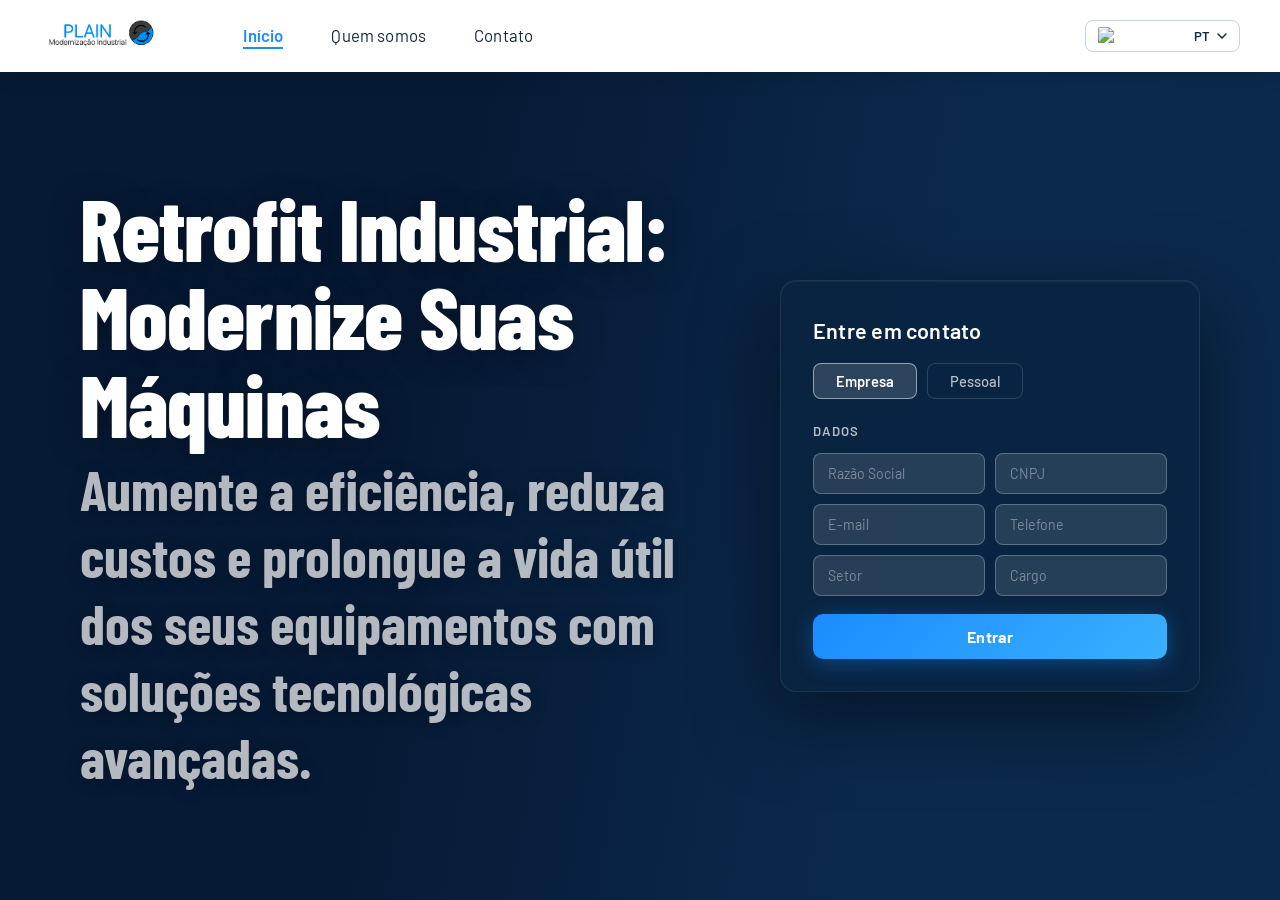
==== index.html @ 0be8bda4 "err" ====
<!DOCTYPE html>
<html lang="pt-BR">
<head>
  <meta charset="UTF-8" />
  <meta name="viewport" content="width=device-width, initial-scale=1.0" />
  <title>PLAIN – Modernização Industrial</title>
  <link rel="preconnect" href="https://fonts.googleapis.com" />
  <link rel="preconnect" href="https://fonts.gstatic.com" crossorigin />
  <link href="https://fonts.googleapis.com/css2?family=Barlow:wght@300;400;600;700&family=Barlow+Condensed:wght@700;800&display=swap" rel="stylesheet" />
  <link rel="stylesheet" href="style.css" />
</head>
<body>

  <header class="navbar">
    <div class="navbar__brand">
      <img id="logo-img" src="" alt="PLAIN Logo" class="navbar__logo" />
      <div class="navbar__brand-text">
      </div>
    </div>
    <nav class="navbar__nav">
      <a href="#" class="nav-link active">Início</a>
      <a href="#" class="nav-link">Quem somos</a>
      <a href="#" class="nav-link">Contato</a>
    </nav>
    <div class="navbar__lang">
      <img src="https://flagcdn.com/w40/br.png" alt="Português" class="lang-flag" />
      <span class="lang-label">PT</span>
      <svg class="lang-chevron" viewBox="0 0 10 6" fill="none">
        <path d="M1 1l4 4 4-4" stroke="currentColor" stroke-width="1.5" stroke-linecap="round"/>
      </svg>
    </div>
  </header>

  <main class="hero">
    <div class="hero__bg-wrapper">
      <img id="bg-img" src="" alt="Background" class="hero__bg" />
      <div class="hero__overlay"></div>
    </div>

    <div class="hero__content">
      <div class="hero__text">
        <h1 class="hero__title">Retrofit Industrial: Modernize Suas Máquinas</h1>
        <p class="hero__subtitle">Aumente a eficiência, reduza custos e prolongue a vida útil dos seus equipamentos com soluções tecnológicas avançadas.</p>
      </div>

      <div class="hero__card">
        <h2 class="card__heading">Entre em contato</h2>

        <div class="card__tabs">
          <button class="tab active" id="tab-empresa" onclick="switchTab('empresa')">Empresa</button>
          <button class="tab" id="tab-pessoal" onclick="switchTab('pessoal')">Pessoal</button>
        </div>

        <p class="card__section-label">Dados</p>

        <div class="card__form" id="form-empresa">
          <div class="form-grid">
            <input type="text" class="form-input" placeholder="Razão Social" />
            <input type="text" class="form-input" placeholder="CNPJ" />
            <input type="email" class="form-input" placeholder="E-mail" />
            <input type="tel" class="form-input" placeholder="Telefone" />
            <input type="text" class="form-input" placeholder="Setor" />
            <input type="text" class="form-input" placeholder="Cargo" />
          </div>
          <button class="form-submit" onclick="handleSubmit()">Entrar</button>
        </div>

        <div class="card__form hidden" id="form-pessoal">
          <div class="form-grid">
            <input type="text" class="form-input" placeholder="Nome" />
            <input type="text" class="form-input" placeholder="Sobrenome" />
            <input type="email" class="form-input" placeholder="E-mail" />
            <input type="tel" class="form-input" placeholder="Telefone" />
            <input type="text" class="form-input" placeholder="Cidade" />
            <input type="text" class="form-input" placeholder="Estado" />
          </div>
          <button class="form-submit" onclick="handleSubmit()">Entrar</button>
        </div>
      </div>
    </div>
  </main>

  <script src="main.js"></script>
</body>
</html>
---- style.css ----
*, *::before, *::after {
  box-sizing: border-box;
  margin: 0;
  padding: 0;
}

:root {
  --blue-dark: #0b2a4a;
  --blue-mid: #0e3a65;
  --blue-card: rgba(10, 36, 66, 0.92);
  --blue-accent: #1a8cff;
  --blue-light: #3ab0ff;
  --white: #ffffff;
  --white-70: rgba(255,255,255,0.7);
  --white-20: rgba(255,255,255,0.15);
  --input-bg: rgba(255,255,255,0.12);
  --input-border: rgba(255,255,255,0.25);
  --font-display: 'Barlow Condensed', sans-serif;
  --font-body: 'Barlow', sans-serif;
  --navbar-h: 72px;
}

html, body {
  height: 100%;
  font-family: var(--font-body);
  background: var(--blue-dark);
  color: var(--white);
  overflow-x: hidden;
}

.navbar {
  position: fixed;
  top: 0;
  left: 0;
  right: 0;
  z-index: 100;
  height: var(--navbar-h);
  display: flex;
  align-items: center;
  padding: 0 40px;
  background: var(--white);
  box-shadow: 0 2px 24px rgba(0,0,0,0.12);
  gap: 0;
}

.navbar__brand {
  display: flex;
  align-items: center;
  gap: 10px;
  flex-shrink: 0;
}

.navbar__logo {
  height: 44px;
  width: auto;
  object-fit: contain;
}

.navbar__brand-text {
  display: flex;
  flex-direction: column;
  line-height: 1.1;
}

.navbar__name {
  font-family: var(--font-display);
  font-weight: 800;
  font-size: 1.35rem;
  color: var(--blue-accent);
  letter-spacing: 0.04em;
}

.navbar__subtitle {
  font-size: 0.72rem;
  color: #555;
  font-weight: 400;
  letter-spacing: 0.01em;
}

.navbar__nav {
  display: flex;
  align-items: center;
  gap: 48px;
  margin-left: 72px;
  flex: 1;
}

.nav-link {
  text-decoration: none;
  font-family: var(--font-body);
  font-size: 1.05rem;
  font-weight: 400;
  color: #1a2a3a;
  letter-spacing: 0.01em;
  position: relative;
  padding-bottom: 2px;
  transition: color 0.2s;
}

.nav-link::after {
  content: '';
  position: absolute;
  bottom: -2px;
  left: 0;
  width: 0;
  height: 2px;
  background: var(--blue-accent);
  transition: width 0.25s ease;
}

.nav-link:hover { color: var(--blue-accent); }
.nav-link:hover::after,
.nav-link.active::after { width: 100%; }
.nav-link.active { color: var(--blue-accent); font-weight: 600; }

.navbar__lang {
  display: flex;
  align-items: center;
  gap: 6px;
  border: 1.5px solid #c8d4e0;
  border-radius: 8px;
  padding: 6px 12px;
  cursor: pointer;
  transition: border-color 0.2s, background 0.2s;
  margin-left: auto;
}

.navbar__lang:hover { border-color: var(--blue-accent); background: #f0f7ff; }

.lang-flag {
  height: 18px;
  width: auto;
  border-radius: 2px;
}

.lang-label {
  font-size: 0.82rem;
  font-weight: 600;
  color: #1a2a3a;
  letter-spacing: 0.05em;
}

.lang-chevron {
  width: 10px;
  height: 6px;
  color: #1a2a3a;
}

.hero {
  position: relative;
  min-height: 100vh;
  display: flex;
  align-items: center;
  padding-top: var(--navbar-h);
  overflow: hidden;
}

.hero__bg-wrapper {
  position: absolute;
  inset: 0;
  z-index: 0;
}

.hero__bg {
  width: 100%;
  height: 100%;
  object-fit: cover;
  object-position: center;
  display: block;
  filter: brightness(0.55) saturate(1.2);
}

.hero__overlay {
  position: absolute;
  inset: 0;
  background: linear-gradient(
    100deg,
    rgba(5, 20, 45, 0.72) 35%,
    rgba(10, 40, 80, 0.45) 70%,
    rgba(10, 40, 80, 0.20) 100%
  );
}

.hero__content {
  position: relative;
  z-index: 2;
  width: 100%;
  max-width: 1200px;
  margin: 0 auto;
  padding: 60px 40px;
  display: flex;
  align-items: center;
  justify-content: space-between;
  gap: 48px;
}

.hero__text {
  flex: 1;
  animation: fadeInLeft 0.9s cubic-bezier(.22,.68,0,1.2) both;
}

.hero__title {
  font-family: var(--font-display);
  font-weight: 800;
  font-size: clamp(3rem, 7vw, 5.5rem);
  line-height: 1.0;
  color: var(--white);
  letter-spacing: -0.01em;
  text-shadow: 0 4px 32px rgba(0,0,0,0.35);
}

.hero__subtitle {
  font-family: var(--font-display);
  font-weight: 700;
  font-size: clamp(2rem, 4.5vw, 3.5rem);
  color: var(--white-70);
  margin-top: 8px;
  text-shadow: 0 2px 16px rgba(0,0,0,0.25);
}

.hero__card {
  width: 420px;
  flex-shrink: 0;
  background: var(--blue-card);
  border: 1px solid rgba(255,255,255,0.08);
  border-radius: 16px;
  padding: 36px 32px 32px;
  backdrop-filter: blur(18px);
  -webkit-backdrop-filter: blur(18px);
  box-shadow: 0 24px 80px rgba(0,0,0,0.5), inset 0 1px 0 rgba(255,255,255,0.06);
  animation: fadeInRight 0.9s 0.15s cubic-bezier(.22,.68,0,1.2) both;
}

.card__heading {
  font-family: var(--font-body);
  font-weight: 600;
  font-size: 1.35rem;
  color: var(--white);
  margin-bottom: 20px;
  letter-spacing: 0.01em;
}

.card__tabs {
  display: flex;
  gap: 10px;
  margin-bottom: 24px;
}

.tab {
  padding: 8px 22px;
  border: 1.5px solid var(--white-20);
  border-radius: 8px;
  background: transparent;
  color: var(--white-70);
  font-family: var(--font-body);
  font-size: 0.92rem;
  font-weight: 500;
  cursor: pointer;
  transition: background 0.2s, border-color 0.2s, color 0.2s;
}

.tab:hover {
  background: var(--white-20);
  color: var(--white);
}

.tab.active {
  background: var(--white-20);
  border-color: rgba(255,255,255,0.5);
  color: var(--white);
  font-weight: 600;
}

.card__section-label {
  font-size: 0.82rem;
  font-weight: 600;
  letter-spacing: 0.08em;
  text-transform: uppercase;
  color: var(--white-70);
  margin-bottom: 14px;
}

.card__form { display: block; }
.card__form.hidden { display: none; }

.form-grid {
  display: grid;
  grid-template-columns: 1fr 1fr;
  gap: 10px;
  margin-bottom: 18px;
}

.form-input {
  width: 100%;
  background: var(--input-bg);
  border: 1.5px solid var(--input-border);
  border-radius: 8px;
  padding: 11px 14px;
  color: var(--white);
  font-family: var(--font-body);
  font-size: 0.88rem;
  outline: none;
  transition: border-color 0.2s, background 0.2s;
}

.form-input::placeholder { color: rgba(255,255,255,0.4); }

.form-input:focus {
  border-color: var(--blue-light);
  background: rgba(255,255,255,0.18);
}

.form-submit {
  width: 100%;
  padding: 13px;
  background: linear-gradient(135deg, var(--blue-accent) 0%, var(--blue-light) 100%);
  border: none;
  border-radius: 10px;
  color: var(--white);
  font-family: var(--font-body);
  font-size: 1rem;
  font-weight: 700;
  cursor: pointer;
  letter-spacing: 0.03em;
  transition: opacity 0.2s, transform 0.15s;
  box-shadow: 0 4px 20px rgba(26,140,255,0.35);
}

.form-submit:hover { opacity: 0.9; transform: translateY(-1px); }
.form-submit:active { transform: translateY(0); opacity: 1; }

@keyframes fadeInLeft {
  from { opacity: 0; transform: translateX(-40px); }
  to   { opacity: 1; transform: translateX(0); }
}

@keyframes fadeInRight {
  from { opacity: 0; transform: translateX(40px); }
  to   { opacity: 1; transform: translateX(0); }
}

@media (max-width: 860px) {
  .hero__content {
    flex-direction: column;
    padding: 40px 20px 40px;
    align-items: flex-start;
  }
  .hero__card { width: 100%; }
  .navbar { padding: 0 20px; }
  .navbar__nav { gap: 24px; margin-left: 24px; }
}
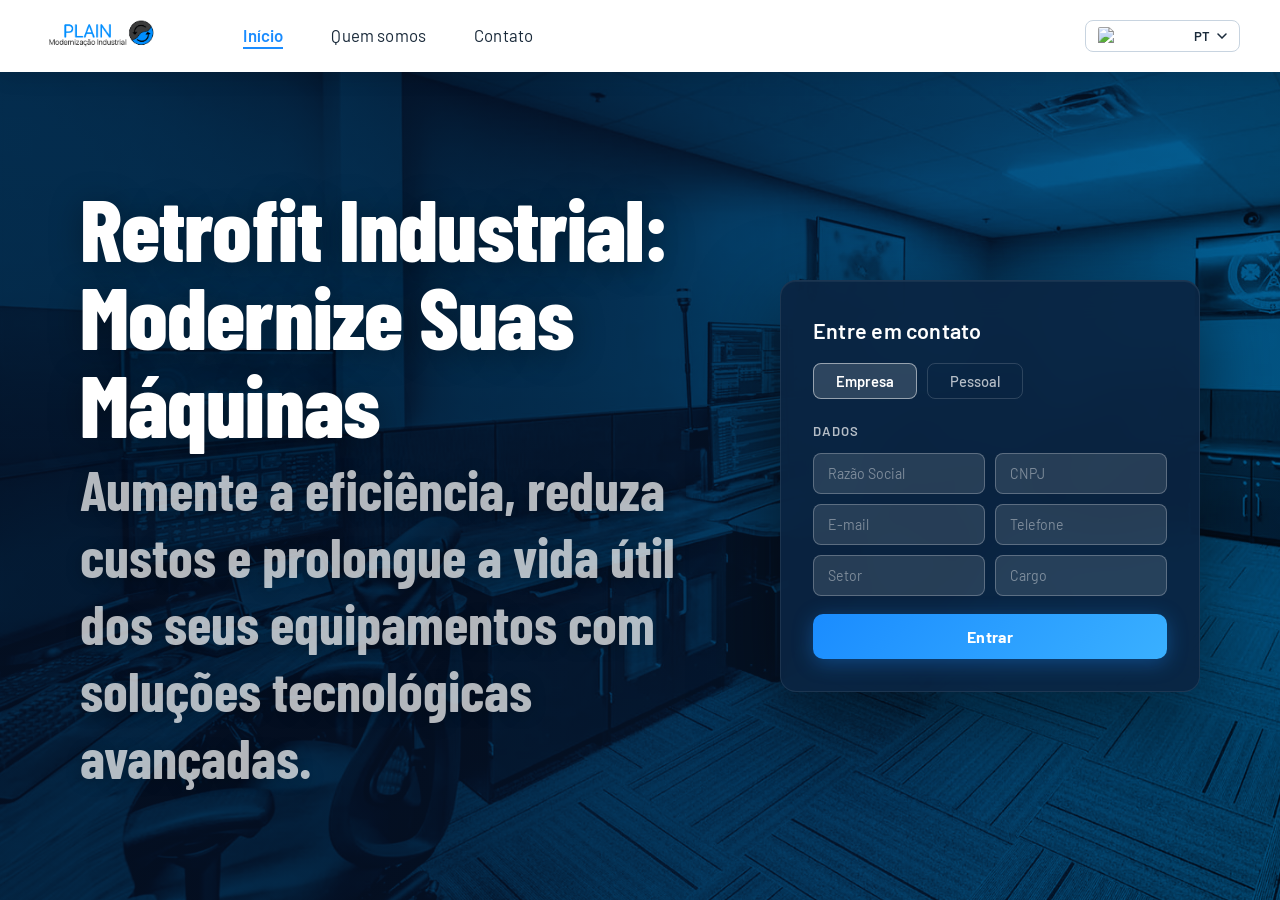
==== commit 16c1a51b: "error" ====
--- a/index.html
+++ b/index.html
@@ -33,7 +33,7 @@
 
   <main class="hero">
     <div class="hero__bg-wrapper">
-      <img id="bg-img" src="" alt="Background" class="hero__bg" />
+      <img id="bg-img" src="" alt="Background" class="" />
       <div class="hero__overlay"></div>
     </div>
 
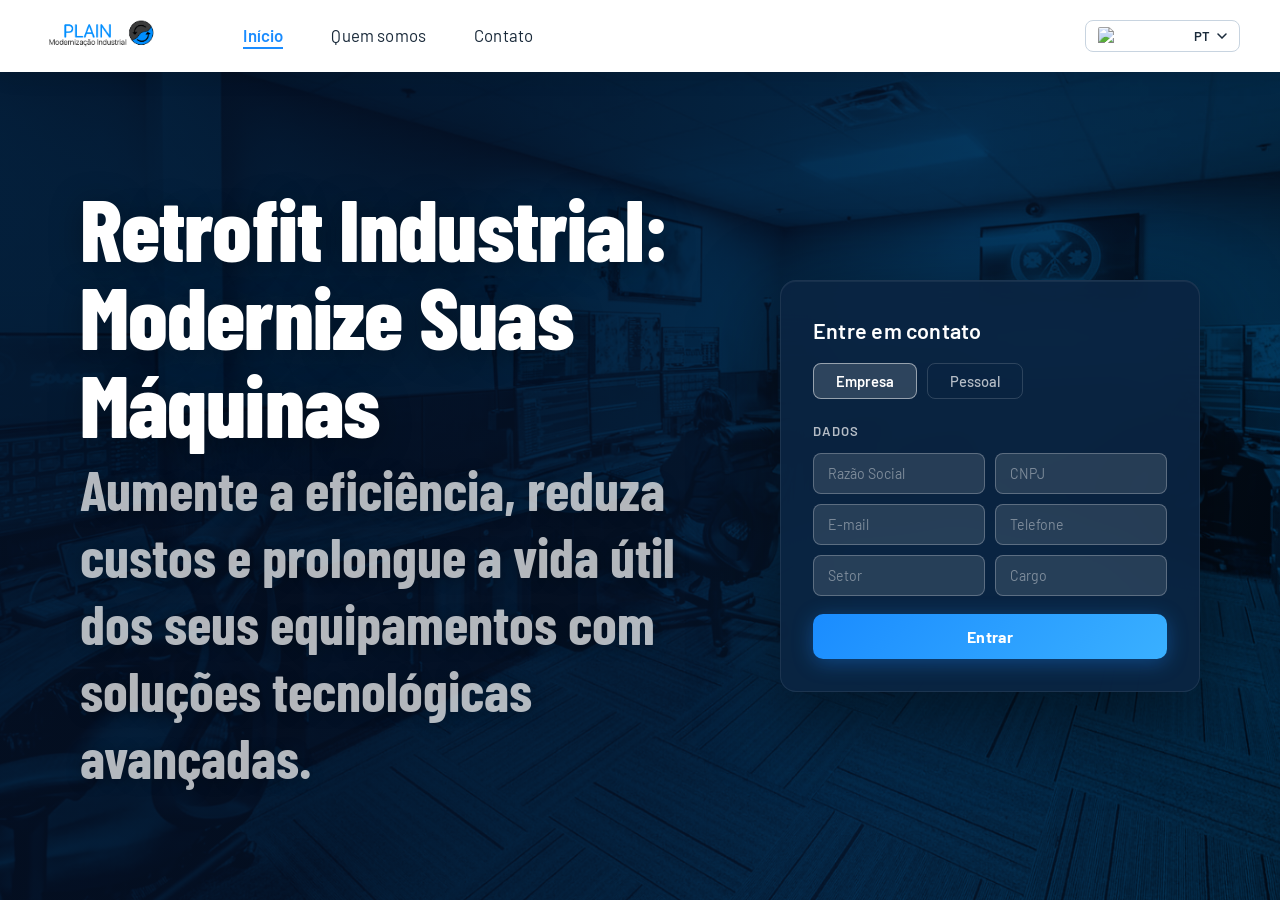
==== commit 1f9a758b: "arrumando" ====
--- a/index.html
+++ b/index.html
@@ -33,7 +33,7 @@
 
   <main class="hero">
     <div class="hero__bg-wrapper">
-      <img id="bg-img" src="" alt="Background" class="" />
+      <img id="bg-img" src="" alt="Background" class="hero__bg" />
       <div class="hero__overlay"></div>
     </div>
 
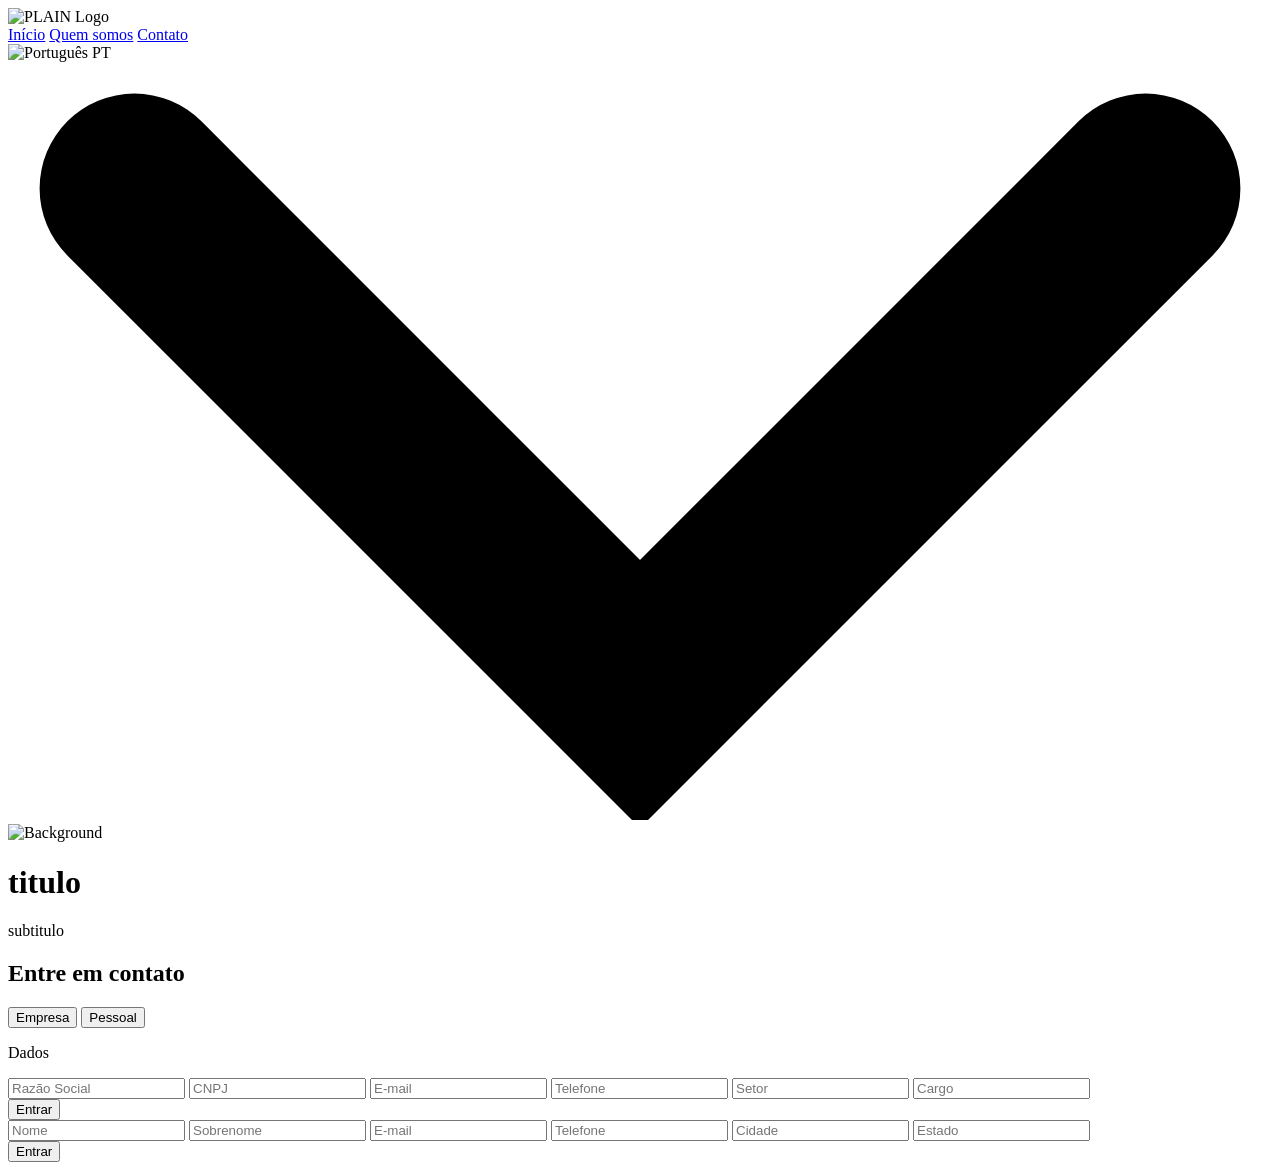
==== commit 6e194295: "r" ====
--- a/index.html
+++ b/index.html
@@ -39,8 +39,8 @@
 
     <div class="hero__content">
       <div class="hero__text">
-        <h1 class="hero__title">Retrofit Industrial: Modernize Suas Máquinas</h1>
-        <p class="hero__subtitle">Aumente a eficiência, reduza custos e prolongue a vida útil dos seus equipamentos com soluções tecnológicas avançadas.</p>
+        <h1 class="hero__title">titulo</h1>
+        <p class="hero__subtitle">subtitulo</p>
       </div>
 
       <div class="hero__card">
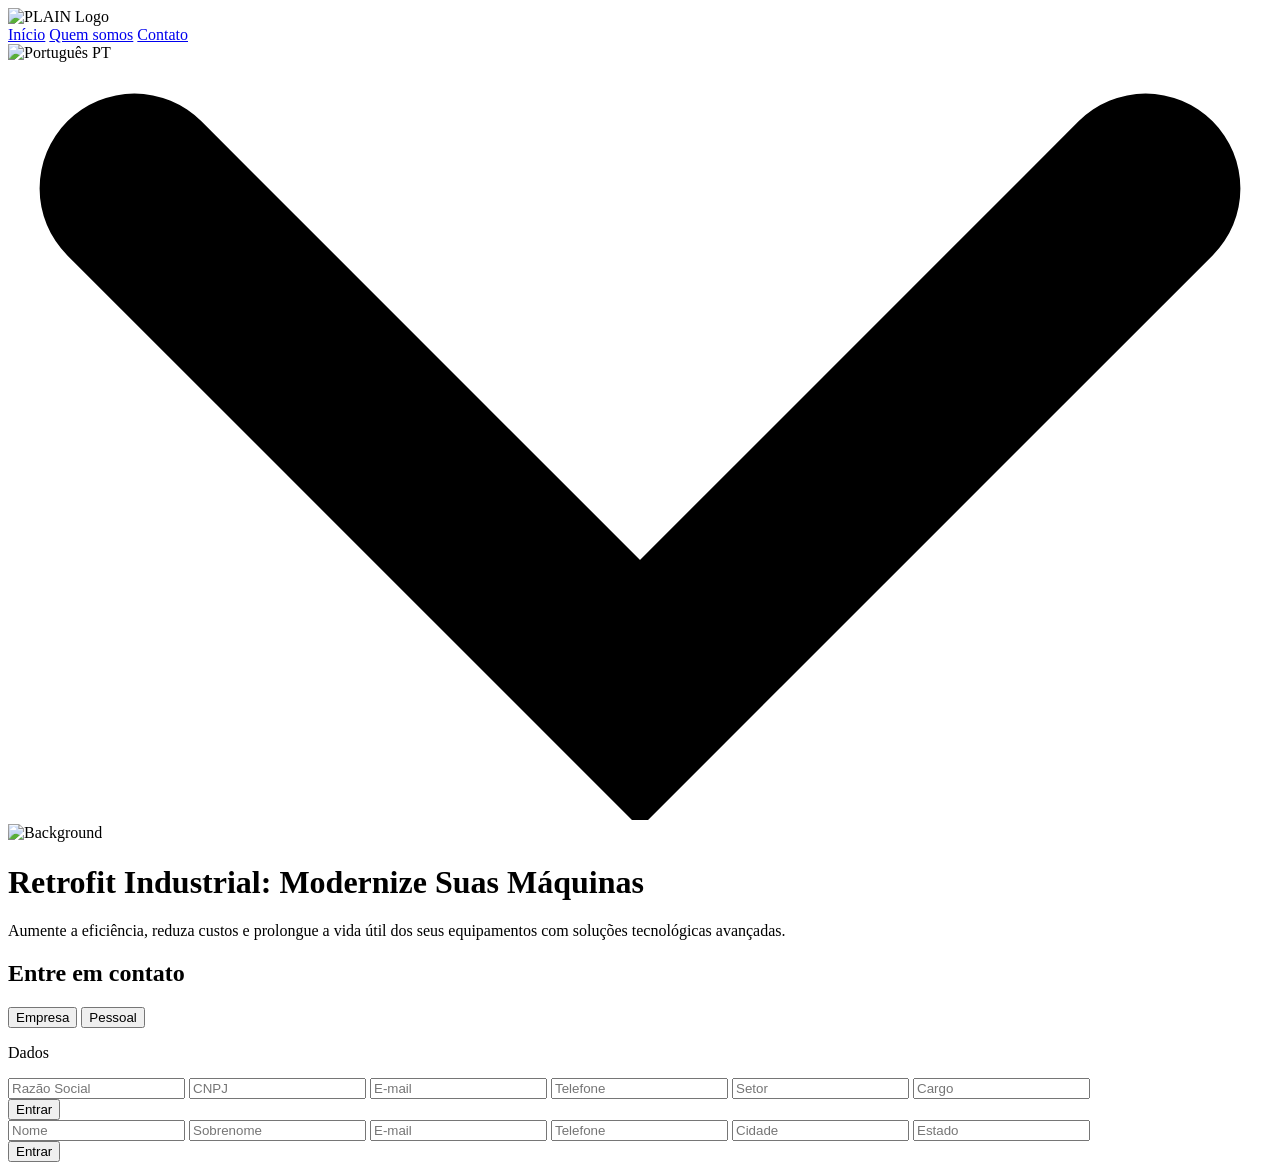
==== commit 6a162ee1: "a" ====
--- a/index.html
+++ b/index.html
@@ -39,8 +39,8 @@
 
     <div class="hero__content">
       <div class="hero__text">
-        <h1 class="hero__title">titulo</h1>
-        <p class="hero__subtitle">subtitulo</p>
+        <h1 class="hero__title">Retrofit Industrial: Modernize Suas Máquinas</h1>
+        <p class="hero__subtitle">Aumente a eficiência, reduza custos e prolongue a vida útil dos seus equipamentos com soluções tecnológicas avançadas.</p>
       </div>
 
       <div class="hero__card">
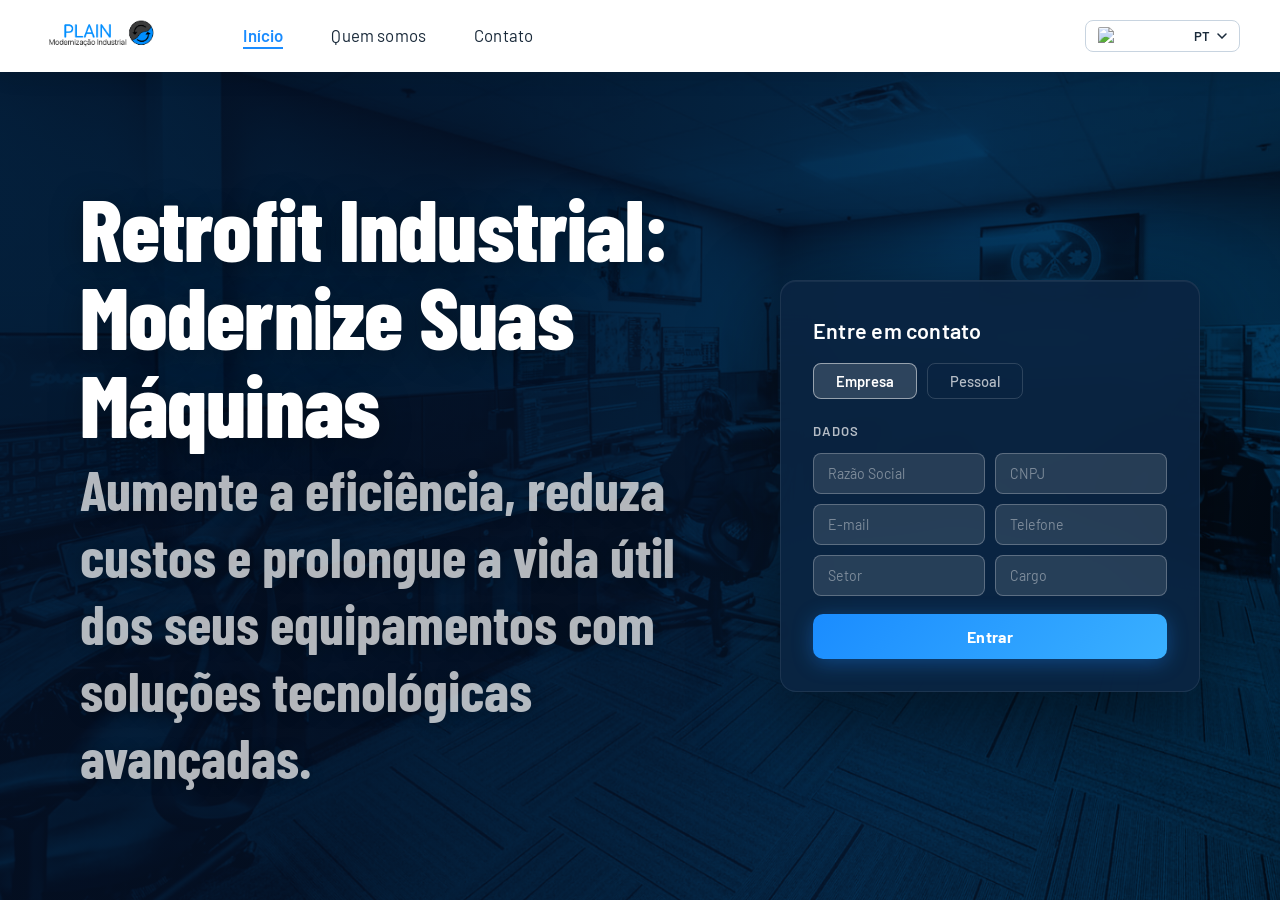
==== commit 95b3cf93: "w" ====
--- a/index.html
+++ b/index.html
@@ -13,7 +13,7 @@
 
   <header class="navbar">
     <div class="navbar__brand">
-      <img id="logo-img" src="" alt="PLAIN Logo" class="navbar__logo" />
+      <img id="logo-img" src="imagens/Logo PLAIN.png" alt="PLAIN Logo" class="navbar__logo" />
       <div class="navbar__brand-text">
       </div>
     </div>
@@ -33,7 +33,7 @@
 
   <main class="hero">
     <div class="hero__bg-wrapper">
-      <img id="bg-img" src="" alt="Background" class="hero__bg" />
+      <img id="bg-img" src="imagens/fundosite.png" alt="Background" class="hero__bg" />
       <div class="hero__overlay"></div>
     </div>
 
--- a/style.css
+++ b/style.css
@@ -0,0 +1,351 @@
+*, *::before, *::after {
+  box-sizing: border-box;
+  margin: 0;
+  padding: 0;
+}
+
+:root {
+  --blue-dark: #0b2a4a;
+  --blue-mid: #0e3a65;
+  --blue-card: rgba(10, 36, 66, 0.92);
+  --blue-accent: #1a8cff;
+  --blue-light: #3ab0ff;
+  --white: #ffffff;
+  --white-70: rgba(255,255,255,0.7);
+  --white-20: rgba(255,255,255,0.15);
+  --input-bg: rgba(255,255,255,0.12);
+  --input-border: rgba(255,255,255,0.25);
+  --font-display: 'Barlow Condensed', sans-serif;
+  --font-body: 'Barlow', sans-serif;
+  --navbar-h: 72px;
+}
+
+html, body {
+  height: 100%;
+  font-family: var(--font-body);
+  background: var(--blue-dark);
+  color: var(--white);
+  overflow-x: hidden;
+}
+
+.navbar {
+  position: fixed;
+  top: 0;
+  left: 0;
+  right: 0;
+  z-index: 100;
+  height: var(--navbar-h);
+  display: flex;
+  align-items: center;
+  padding: 0 40px;
+  background: var(--white);
+  box-shadow: 0 2px 24px rgba(0,0,0,0.12);
+  gap: 0;
+}
+
+.navbar__brand {
+  display: flex;
+  align-items: center;
+  gap: 10px;
+  flex-shrink: 0;
+}
+
+.navbar__logo {
+  height: 44px;
+  width: auto;
+  object-fit: contain;
+}
+
+.navbar__brand-text {
+  display: flex;
+  flex-direction: column;
+  line-height: 1.1;
+}
+
+.navbar__name {
+  font-family: var(--font-display);
+  font-weight: 800;
+  font-size: 1.35rem;
+  color: var(--blue-accent);
+  letter-spacing: 0.04em;
+}
+
+.navbar__subtitle {
+  font-size: 0.72rem;
+  color: #555;
+  font-weight: 400;
+  letter-spacing: 0.01em;
+}
+
+.navbar__nav {
+  display: flex;
+  align-items: center;
+  gap: 48px;
+  margin-left: 72px;
+  flex: 1;
+}
+
+.nav-link {
+  text-decoration: none;
+  font-family: var(--font-body);
+  font-size: 1.05rem;
+  font-weight: 400;
+  color: #1a2a3a;
+  letter-spacing: 0.01em;
+  position: relative;
+  padding-bottom: 2px;
+  transition: color 0.2s;
+}
+
+.nav-link::after {
+  content: '';
+  position: absolute;
+  bottom: -2px;
+  left: 0;
+  width: 0;
+  height: 2px;
+  background: var(--blue-accent);
+  transition: width 0.25s ease;
+}
+
+.nav-link:hover { color: var(--blue-accent); }
+.nav-link:hover::after,
+.nav-link.active::after { width: 100%; }
+.nav-link.active { color: var(--blue-accent); font-weight: 600; }
+
+.navbar__lang {
+  display: flex;
+  align-items: center;
+  gap: 6px;
+  border: 1.5px solid #c8d4e0;
+  border-radius: 8px;
+  padding: 6px 12px;
+  cursor: pointer;
+  transition: border-color 0.2s, background 0.2s;
+  margin-left: auto;
+}
+
+.navbar__lang:hover { border-color: var(--blue-accent); background: #f0f7ff; }
+
+.lang-flag {
+  height: 18px;
+  width: auto;
+  border-radius: 2px;
+}
+
+.lang-label {
+  font-size: 0.82rem;
+  font-weight: 600;
+  color: #1a2a3a;
+  letter-spacing: 0.05em;
+}
+
+.lang-chevron {
+  width: 10px;
+  height: 6px;
+  color: #1a2a3a;
+}
+
+.hero {
+  position: relative;
+  min-height: 100vh;
+  display: flex;
+  align-items: center;
+  padding-top: var(--navbar-h);
+  overflow: hidden;
+}
+
+.hero__bg-wrapper {
+  position: absolute;
+  inset: 0;
+  z-index: 0;
+}
+
+.hero__bg {
+  width: 100%;
+  height: 100%;
+  object-fit: cover;
+  object-position: center;
+  display: block;
+  filter: brightness(0.55) saturate(1.2);
+}
+
+.hero__overlay {
+  position: absolute;
+  inset: 0;
+  background: linear-gradient(
+    100deg,
+    rgba(5, 20, 45, 0.72) 35%,
+    rgba(10, 40, 80, 0.45) 70%,
+    rgba(10, 40, 80, 0.20) 100%
+  );
+}
+
+.hero__content {
+  position: relative;
+  z-index: 2;
+  width: 100%;
+  max-width: 1200px;
+  margin: 0 auto;
+  padding: 60px 40px;
+  display: flex;
+  align-items: center;
+  justify-content: space-between;
+  gap: 48px;
+}
+
+.hero__text {
+  flex: 1;
+  animation: fadeInLeft 0.9s cubic-bezier(.22,.68,0,1.2) both;
+}
+
+.hero__title {
+  font-family: var(--font-display);
+  font-weight: 800;
+  font-size: clamp(3rem, 7vw, 5.5rem);
+  line-height: 1.0;
+  color: var(--white);
+  letter-spacing: -0.01em;
+  text-shadow: 0 4px 32px rgba(0,0,0,0.35);
+}
+
+.hero__subtitle {
+  font-family: var(--font-display);
+  font-weight: 700;
+  font-size: clamp(2rem, 4.5vw, 3.5rem);
+  color: var(--white-70);
+  margin-top: 8px;
+  text-shadow: 0 2px 16px rgba(0,0,0,0.25);
+}
+
+.hero__card {
+  width: 420px;
+  flex-shrink: 0;
+  background: var(--blue-card);
+  border: 1px solid rgba(255,255,255,0.08);
+  border-radius: 16px;
+  padding: 36px 32px 32px;
+  backdrop-filter: blur(18px);
+  -webkit-backdrop-filter: blur(18px);
+  box-shadow: 0 24px 80px rgba(0,0,0,0.5), inset 0 1px 0 rgba(255,255,255,0.06);
+  animation: fadeInRight 0.9s 0.15s cubic-bezier(.22,.68,0,1.2) both;
+}
+
+.card__heading {
+  font-family: var(--font-body);
+  font-weight: 600;
+  font-size: 1.35rem;
+  color: var(--white);
+  margin-bottom: 20px;
+  letter-spacing: 0.01em;
+}
+
+.card__tabs {
+  display: flex;
+  gap: 10px;
+  margin-bottom: 24px;
+}
+
+.tab {
+  padding: 8px 22px;
+  border: 1.5px solid var(--white-20);
+  border-radius: 8px;
+  background: transparent;
+  color: var(--white-70);
+  font-family: var(--font-body);
+  font-size: 0.92rem;
+  font-weight: 500;
+  cursor: pointer;
+  transition: background 0.2s, border-color 0.2s, color 0.2s;
+}
+
+.tab:hover {
+  background: var(--white-20);
+  color: var(--white);
+}
+
+.tab.active {
+  background: var(--white-20);
+  border-color: rgba(255,255,255,0.5);
+  color: var(--white);
+  font-weight: 600;
+}
+
+.card__section-label {
+  font-size: 0.82rem;
+  font-weight: 600;
+  letter-spacing: 0.08em;
+  text-transform: uppercase;
+  color: var(--white-70);
+  margin-bottom: 14px;
+}
+
+.card__form { display: block; }
+.card__form.hidden { display: none; }
+
+.form-grid {
+  display: grid;
+  grid-template-columns: 1fr 1fr;
+  gap: 10px;
+  margin-bottom: 18px;
+}
+
+.form-input {
+  width: 100%;
+  background: var(--input-bg);
+  border: 1.5px solid var(--input-border);
+  border-radius: 8px;
+  padding: 11px 14px;
+  color: var(--white);
+  font-family: var(--font-body);
+  font-size: 0.88rem;
+  outline: none;
+  transition: border-color 0.2s, background 0.2s;
+}
+
+.form-input::placeholder { color: rgba(255,255,255,0.4); }
+
+.form-input:focus {
+  border-color: var(--blue-light);
+  background: rgba(255,255,255,0.18);
+}
+
+.form-submit {
+  width: 100%;
+  padding: 13px;
+  background: linear-gradient(135deg, var(--blue-accent) 0%, var(--blue-light) 100%);
+  border: none;
+  border-radius: 10px;
+  color: var(--white);
+  font-family: var(--font-body);
+  font-size: 1rem;
+  font-weight: 700;
+  cursor: pointer;
+  letter-spacing: 0.03em;
+  transition: opacity 0.2s, transform 0.15s;
+  box-shadow: 0 4px 20px rgba(26,140,255,0.35);
+}
+
+.form-submit:hover { opacity: 0.9; transform: translateY(-1px); }
+.form-submit:active { transform: translateY(0); opacity: 1; }
+
+@keyframes fadeInLeft {
+  from { opacity: 0; transform: translateX(-40px); }
+  to   { opacity: 1; transform: translateX(0); }
+}
+
+@keyframes fadeInRight {
+  from { opacity: 0; transform: translateX(40px); }
+  to   { opacity: 1; transform: translateX(0); }
+}
+
+@media (max-width: 860px) {
+  .hero__content {
+    flex-direction: column;
+    padding: 40px 20px 40px;
+    align-items: flex-start;
+  }
+  .hero__card { width: 100%; }
+  .navbar { padding: 0 20px; }
+  .navbar__nav { gap: 24px; margin-left: 24px; }
+}
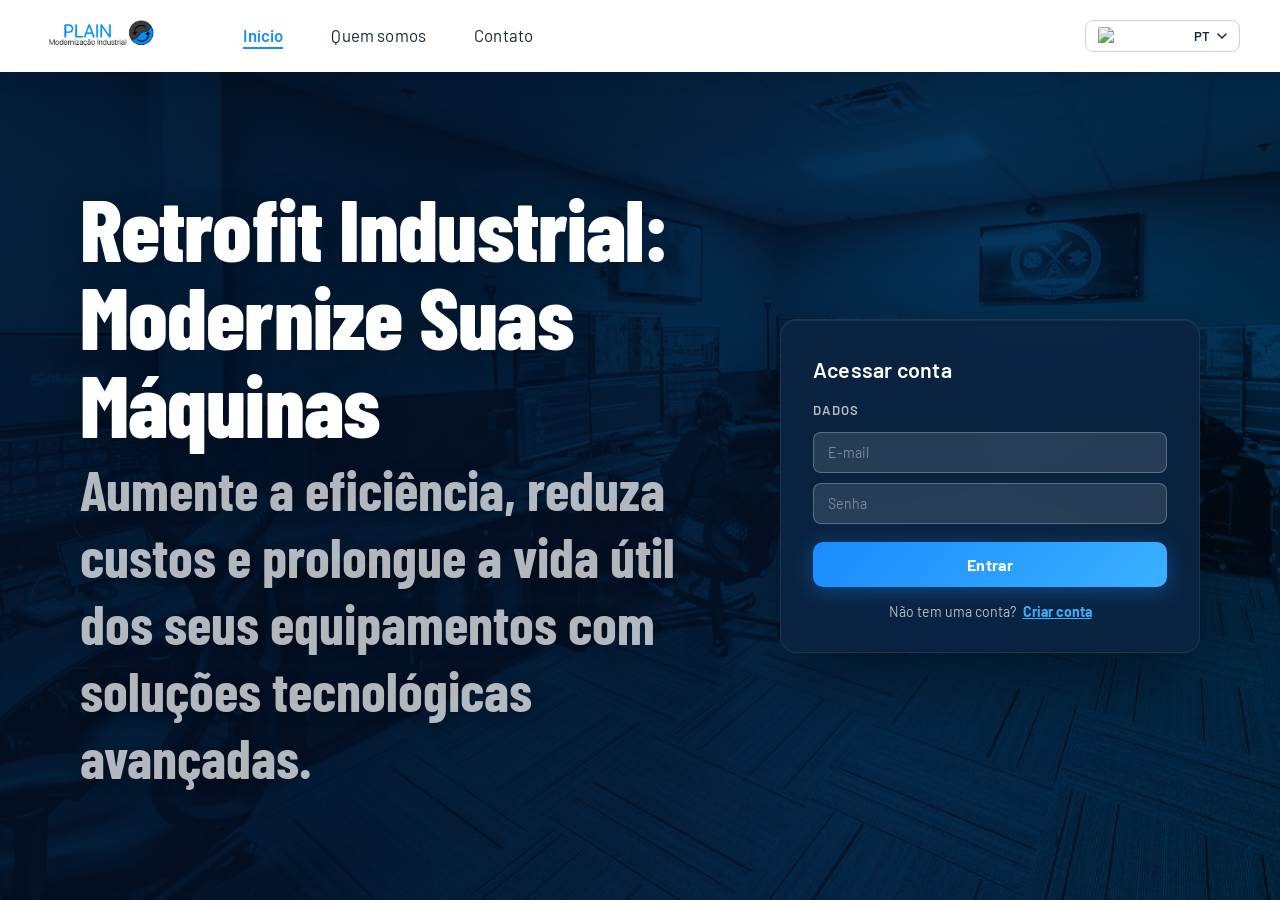
==== commit 0e2ac1ec: "a" ====
--- a/index.html
+++ b/index.html
@@ -43,8 +43,29 @@
         <p class="hero__subtitle">Aumente a eficiência, reduza custos e prolongue a vida útil dos seus equipamentos com soluções tecnológicas avançadas.</p>
       </div>
 
-      <div class="hero__card">
-        <h2 class="card__heading">Entre em contato</h2>
+      <!-- ============ CARD DE LOGIN ============ -->
+      <div class="hero__card" id="card-login">
+        <h2 class="card__heading">Acessar conta</h2>
+
+        <p class="card__section-label">Dados</p>
+
+        <div class="card__form" id="form-login">
+          <div class="form-grid form-grid--single">
+            <input type="email" class="form-input" placeholder="E-mail" />
+            <input type="password" class="form-input" placeholder="Senha" />
+          </div>
+          <button class="form-submit" onclick="handleLogin()">Entrar</button>
+
+          <p class="card__signup-text">
+            Não tem uma conta?
+            <button type="button" class="card__signup-link" onclick="showCard('cadastro')">Criar conta</button>
+          </p>
+        </div>
+      </div>
+
+      <!-- ============ CARD DE CRIAÇÃO DE CONTA ============ -->
+      <div class="hero__card hidden" id="card-cadastro">
+        <h2 class="card__heading">Criar conta</h2>
 
         <div class="card__tabs">
           <button class="tab active" id="tab-empresa" onclick="switchTab('empresa')">Empresa</button>
@@ -76,10 +97,16 @@
           </div>
           <button class="form-submit" onclick="handleSubmit()">Entrar</button>
         </div>
+
+        <p class="card__signup-text">
+          Já tem uma conta?
+          <button type="button" class="card__signup-link" onclick="showCard('login')">Fazer login</button>
+        </p>
       </div>
+
     </div>
   </main>
 
   <script src="main.js"></script>
 </body>
-</html>
+</html>
--- a/style.css
+++ b/style.css
@@ -349,3 +349,35 @@
   .navbar { padding: 0 20px; }
   .navbar__nav { gap: 24px; margin-left: 24px; }
 }
+
+/* ===== Aba de login / criação de conta ===== */
+.hero__card.hidden { display: none; }
+
+.form-grid--single {
+  grid-template-columns: 1fr;
+}
+
+.card__signup-text {
+  margin-top: 16px;
+  text-align: center;
+  font-size: 0.88rem;
+  color: var(--white-70);
+}
+
+.card__signup-link {
+  background: none;
+  border: none;
+  padding: 0;
+  margin-left: 4px;
+  cursor: pointer;
+  font-family: var(--font-body);
+  font-size: 0.88rem;
+  font-weight: 700;
+  color: var(--blue-light);
+  text-decoration: underline;
+  transition: color 0.2s;
+}
+
+.card__signup-link:hover {
+  color: var(--blue-accent);
+}
